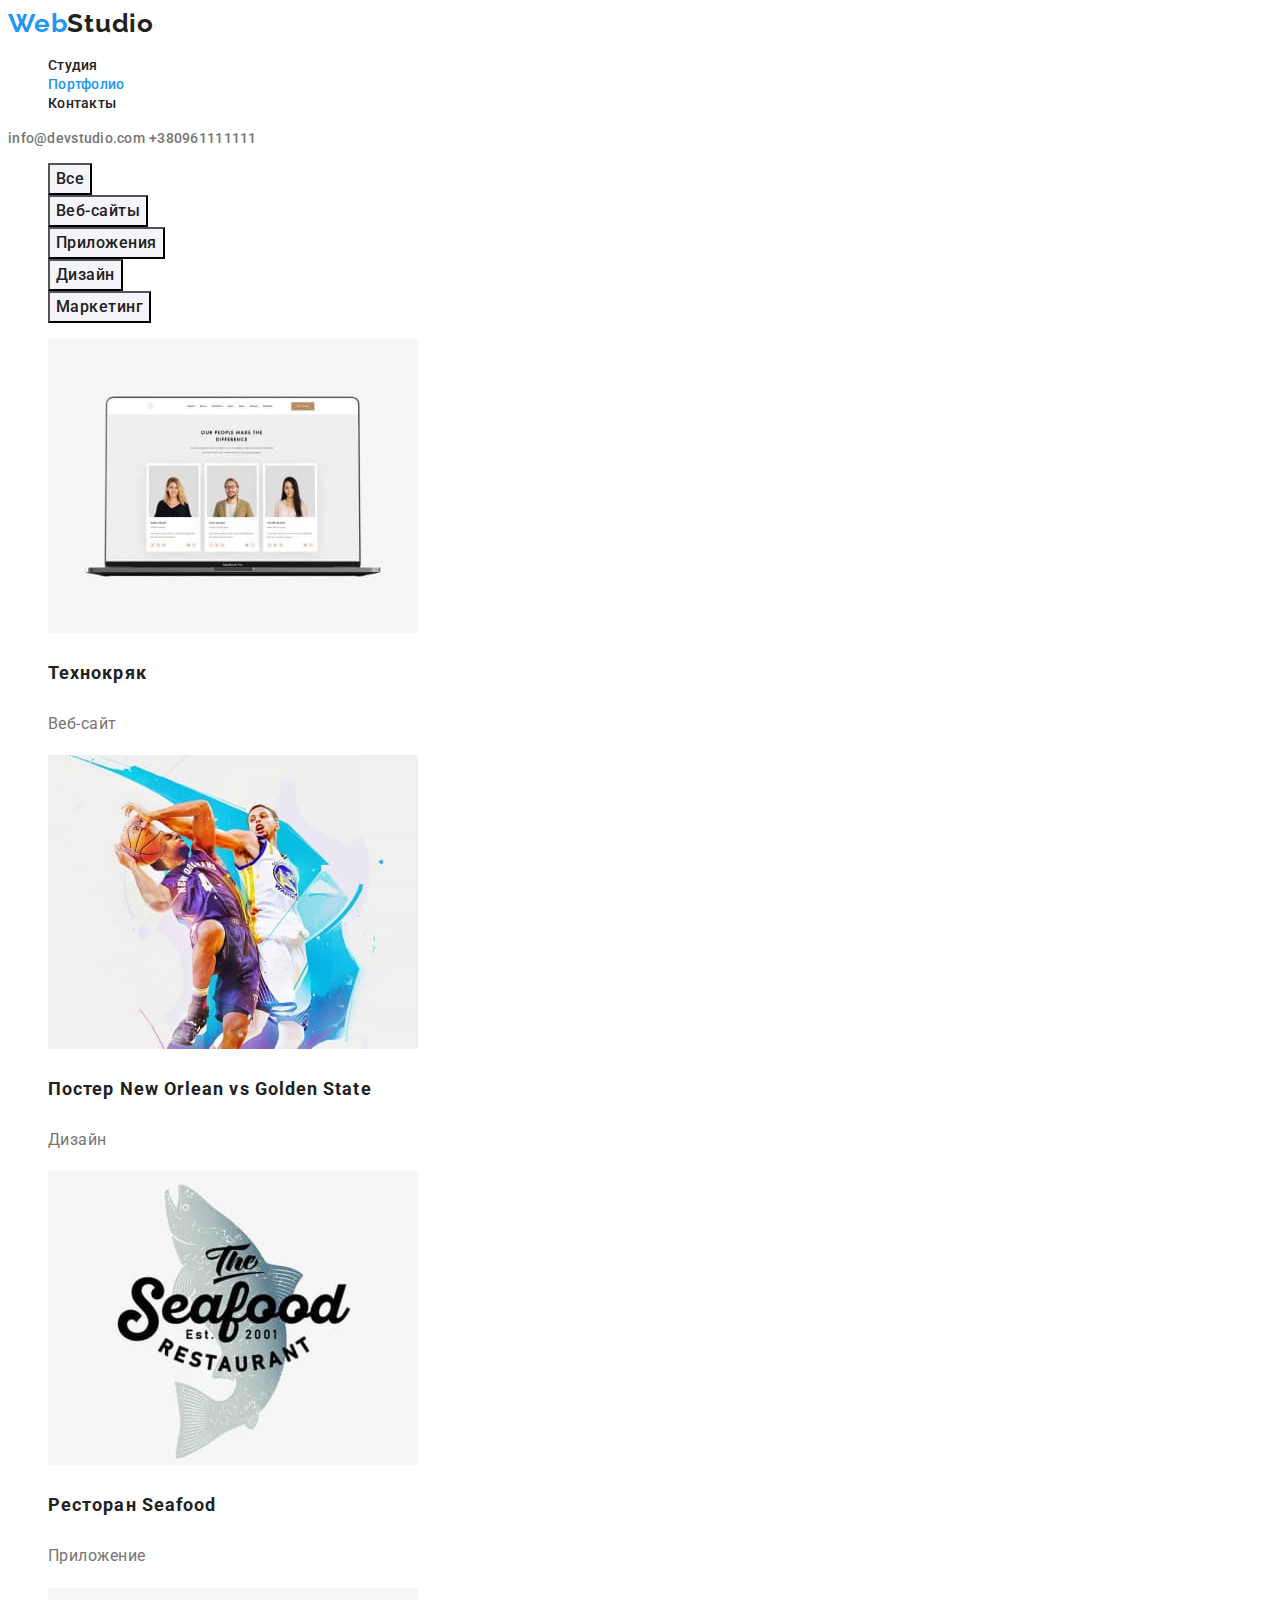
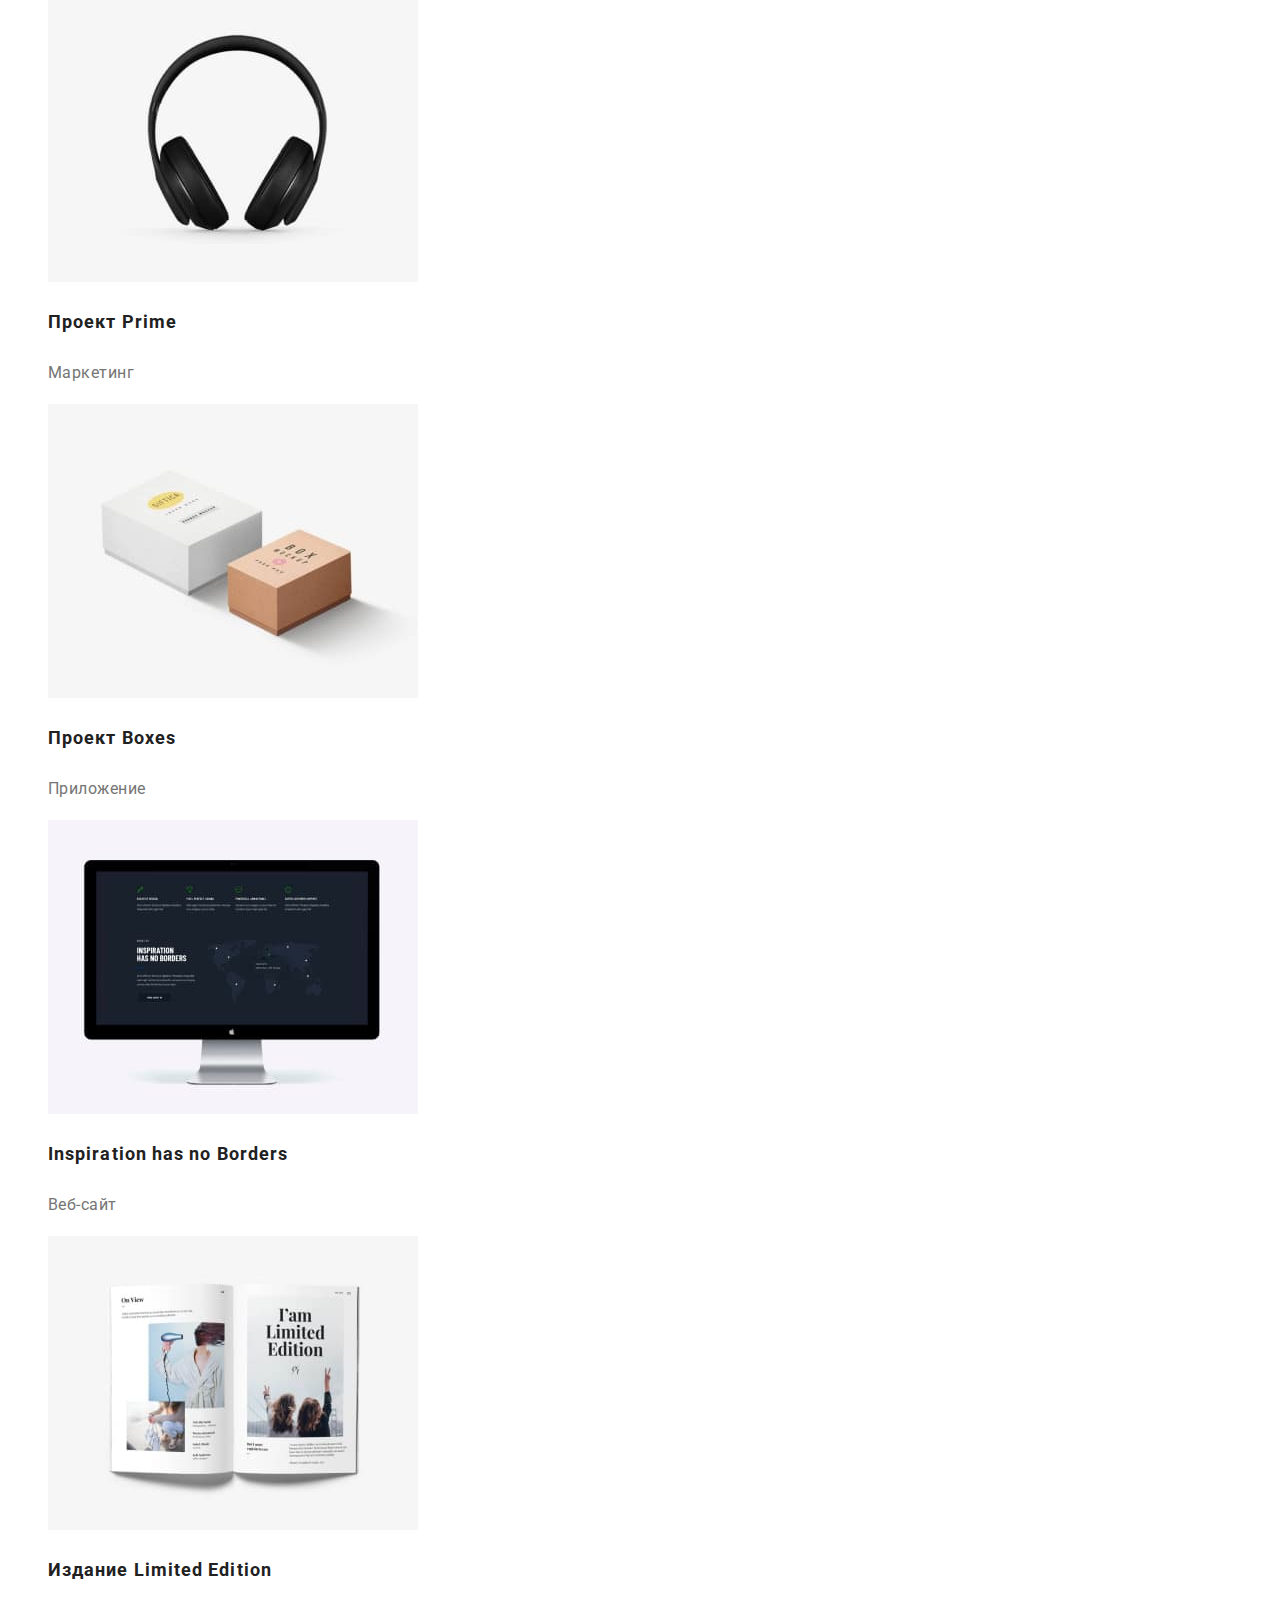
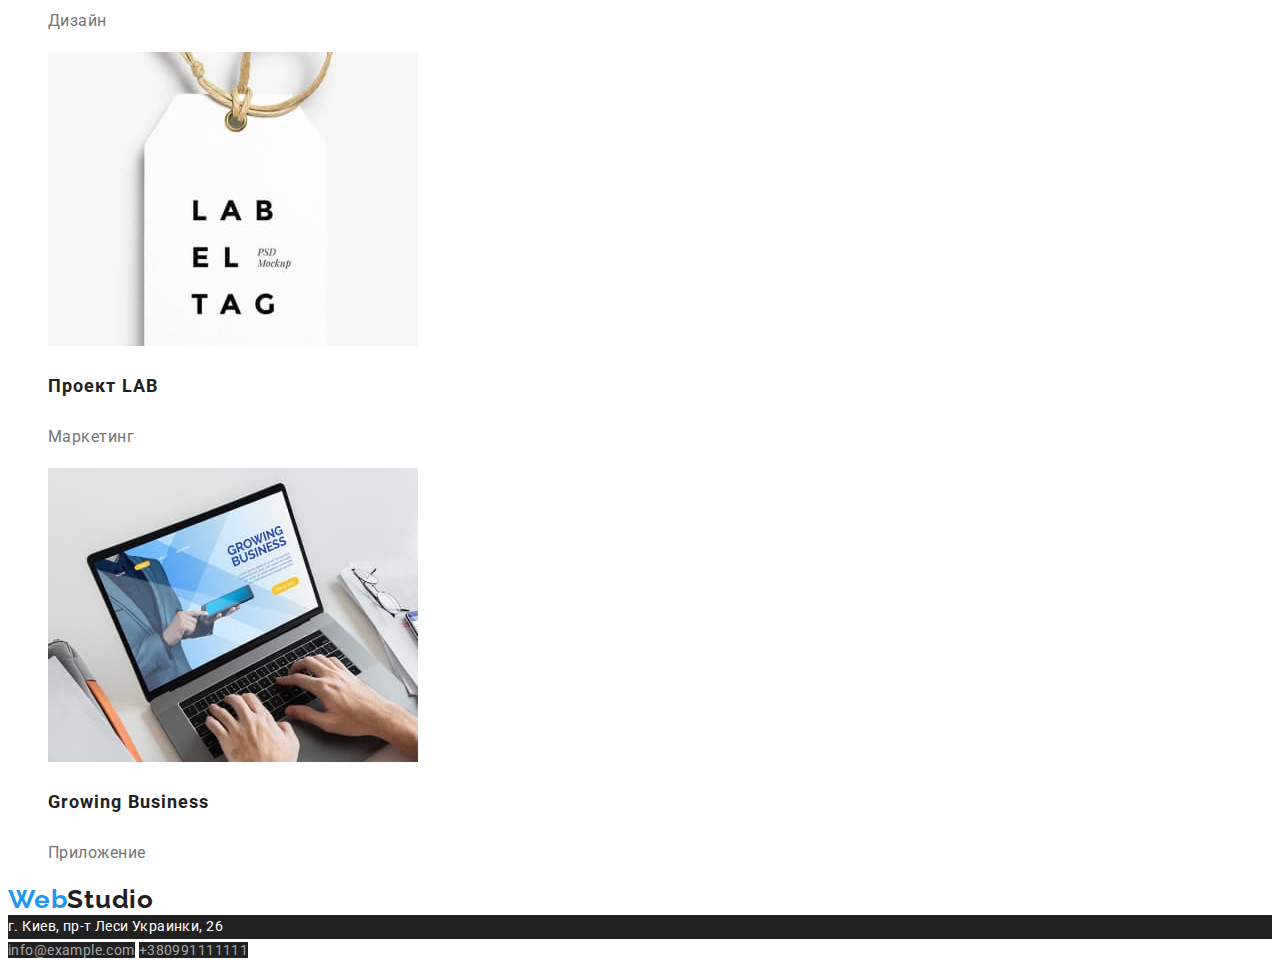
==== portfolio.html @ 57e852d8 "create HW-03" ====
<!DOCTYPE html>
<html lang="ru">
  <head>
    <meta charset="UTF-8" />
    <meta http-equiv="X-UA-Compatible" content="IE=edge" />
    <meta name="viewport" content="width=device-width, initial-scale=1.0" />
    <link rel="preconnect" href="https://fonts.googleapis.com" />
    <link rel="preconnect" href="https://fonts.gstatic.com" crossorigin />
    <link rel="preconnect" href="https://fonts.googleapis.com" />
    <link rel="preconnect" href="https://fonts.gstatic.com" crossorigin />
    <link
      href="https://fonts.googleapis.com/css2?family=Raleway:wght@700&family=Roboto:wght@400;500;700;900&display=swap"
      rel="stylesheet"
    />
    <link rel="stylesheet" href="./css/style.css" />
    <title>portfolio</title>
  </head>
  <body>
    <!-- Header -->
    <header class="header">
      <a href="./index.html" class="header-logo link"
        >Web<span class="logo-accent link">Studio</span></a
      >
      <nav class="header-nav">
        <ul class="list">
          <li><a href="./index.html" class="header-link link">Студия</a></li>
          <li><a href="./portfolio.html" class="header-link link current">Портфолио</a></li>
          <li><a href="" class="header-link link">Контакты</a></li>
        </ul>
      </nav>

      <a href="mailto:info@devstudio.com" class="header-mail link">info@devstudio.com</a>

      <a href="tel:+380991111111" class="header-tel link">+380961111111</a>
    </header>
    <main>
      <section class="portfolio">
        <h1 class="visually-hidden">Наши работы</h1>

        <ul class="list">
          <li><button type="button" class="portfolio-button">Все</button></li>
          <li><button type="button" class="portfolio-button">Веб-сайты</button></li>
          <li><button type="button" class="portfolio-button">Приложения</button></li>
          <li><button type="button" class="portfolio-button">Дизайн</button></li>
          <li><button type="button" class="portfolio-button">Маркетинг</button></li>
        </ul>

        <ul class="list">
          <li>
            <a href="" class="link">
              <img
                src="./images/portfolio_img/technocryak-web.jpg"
                alt="technocryak-web"
                width="370"
                height="294"
              />
              <h3 class="portfolio-title">Технокряк</h3>
              <p class="portfolio-text">Веб-сайт</p>
              <p class="portfolio-depiction"></p>
            </a>
          </li>
          <li>
            <a href="" class="link">
              <img
                src="./images/portfolio_img/poster_NO-GS-desighn.jpg"
                alt="Постер New Orlean vs Golden State"
                width="370"
                height="294"
              />
              <h3 class="portfolio-title">Постер New Orlean vs Golden State</h3>
              <p class="portfolio-text">Дизайн</p>
              <p class="portfolio-depiction"></p>
            </a>
          </li>
          <li>
            <a href="" class="link">
              <img
                src="./images/portfolio_img/restaurant-seafood.jpg"
                alt="restaurant-seafood"
                width="370"
                height="294"
              />
              <h3 class="portfolio-title">Ресторан Seafood</h3>
              <p class="portfolio-text">Приложение</p>
              <p class="portfolio-depiction"></p>
            </a>
          </li>
          <li>
            <a href="" class="link">
              <img
                src="./images/portfolio_img/project-prime.jpg"
                alt="project-prime"
                width="370"
                height="294"
              />
              <h3 class="portfolio-title">Проект Prime</h3>
              <p class="portfolio-text">Маркетинг</p>
              <p class="portfolio-depiction"></p>
            </a>
          </li>
          <li>
            <a href="" class="link">
              <img
                src="./images/portfolio_img/project-boxes.jpg"
                alt="project-boxes"
                width="370"
                height="294"
              />
              <h3 class="portfolio-title">Проект Boxes</h3>
              <p class="portfolio-text">Приложение</p>
              <p class="portfolio-depiction"></p>
            </a>
          </li>
          <li>
            <a href="" class="link">
              <img
                src="./images/portfolio_img/insp-no-borders-web.jpg"
                alt="insp-no-borders-web"
                width="370"
                height="294"
              />
              <h3 class="portfolio-title">Inspiration has no Borders</h3>
              <p class="portfolio-text">Веб-сайт</p>
              <p class="portfolio-depiction"></p>
            </a>
          </li>
          <li>
            <a href="" class="link">
              <img
                src="./images/portfolio_img/limited-edition-desighn.jpg"
                alt="limited-edition-desighn"
                width="370"
                height="294"
              />
              <h3 class="portfolio-title">Издание Limited Edition</h3>
              <p class="portfolio-text">Дизайн</p>
              <p class="portfolio-depiction"></p>
            </a>
          </li>
          <li>
            <a href="" class="link">
              <img
                src="./images/portfolio_img/project-lab.jpg"
                alt="project-lab"
                width="370"
                height="294"
              />
              <h3 class="portfolio-title">Проект LAB</h3>
              <p class="portfolio-text">Маркетинг</p>
              <p class="portfolio-depiction"></p>
            </a>
          </li>
          <li>
            <a href="" class="link">
              <img
                src="./images/portfolio_img/growing-busines.jpg"
                alt="growing-busines"
                width="370"
                height="294"
              />
              <h3 class="portfolio-title">Growing Business</h3>
              <p class="portfolio-text">Приложение</p>
              <p class="portfolio-depiction"></p>
            </a>
          </li>
        </ul>
      </section>
    </main>
    <footer class="footer">
      <a href="./index.html" class="footer-logo link"
        >Web<span class="logo-accent link">Studio</span></a
      >
      <address class="footer-adress">г. Киев, пр-т Леси Украинки, 26</address>
      <a href="mailto:info@example.com" class="footer-mail link">info@example.com</a>
      <a href="tel:+380991111111" class="footer-tel link">+380991111111</a>
    </footer>
  </body>
</html>
---- css/style.css ----
:root {
  --primary-text-color: #212121;
  --secondary-text-color: #757575;
  --accent-color: #2196f3;
  --secondary-accent-color: #188ce8;
  --primary-white-color: #ffffff;
  --footer-contacts-text-color: rgba(255, 255, 255, 0.6);
  --footer-bg-color: #2f303a;
  --button-bg-color: #f5f4fa;
}

body {
  color: var(--primary-text-color);
  background-color: var(--primary-white-color);
  font-family: 'Roboto', sans-serif;
}

.list {
  list-style: none;
}

.link {
  text-decoration: none;
}

.visually-hidden {
  position: absolute;
  white-space: nowrap;
  width: 1px;
  height: 1px;
  overflow: hidden;
  border: 0;
  padding: 0;
  clip: rect(0 0 0 0);
  clip-path: inset(50%);
  margin: -1px;
}

/* -----------------------------------------------LOGO-------------------------------------------------- */

.logo-accent {
  color: var(--primary-text-color);
  font-family: 'Raleway', sans-serif;
  font-weight: 700;
  font-size: 26px;
  line-height: 1.19;
  letter-spacing: 0.03em;
}

.header-logo,
.footer-logo {
  color: var(--accent-color);
  font-family: 'Raleway', sans-serif;
  font-weight: 700;
  font-size: 26px;
  line-height: 1.19;
  letter-spacing: 0.03em;
}

.header-logo:hover,
.header-logo:focus {
  color: var(--primary-text-color);
}

.footer-logo:hover,
.footer-logo:focus {
  color: var(--primary-text-color);
}

/* -----------------------------------------------SIYE-NAV-------------------------------------------------- */

.header-link {
  color: var(--primary-text-color);
  font-weight: 500;
  font-size: 14px;
  line-height: 1.14;
  letter-spacing: 0.02em;
}

.header-link:hover,
.header-link:focus {
  color: var(--accent-color);
}

.header-nav .link.current {
  color: var(--accent-color);
}

.header-mail {
  color: var(--secondary-text-color);
  font-weight: 500;
  font-size: 14px;
  line-height: 1.14;
  letter-spacing: 0.02em;
}

.header-tel {
  color: var(--secondary-text-color);
  font-weight: 500;
  font-size: 14px;
  line-height: 1.14;
  letter-spacing: 0.02em;
}

.header-mail:hover,
.header-mail:focus {
  color: var(--accent-color);
}

.header-tel:hover,
.header-tel:focus {
  color: var(--accent-color);
}

/* -----------------------------------------------HERO-------------------------------------------------- */
.hero-title {
  color: var(--primary-white-color);
  background-color: #2f303a;
  font-weight: 900;
  font-size: 44px;
  line-height: 1.36;
  text-align: center;
  letter-spacing: 0.06em;
  text-transform: uppercase;
}

.hero-button {
  color: var(--primary-white-color);
  font-weight: 700;
  font-size: 16px;
  line-height: 1.88;
  letter-spacing: 0.06em;
  background-color: var(--secondary-accent-color);
}

/* -----------------------------------------------ADVANTAGE-------------------------------------------------- */

.advantage-title {
  color: var(--primary-text-color);
  font-weight: 700;
  font-size: 14px;
  line-height: 1.14;
  letter-spacing: 0.03em;
  text-transform: uppercase;
}

.advantage-text {
  color: var(--secondary-text-color);
  font-size: 14px;
  line-height: 1.71;
  letter-spacing: 0.03em;
}

/* -----------------------------------------------ACTIVITY-------------------------------------------------- */

.activity {
  color: var(--primary-text-color);
}

.activity-title {
  font-weight: 700;
  font-size: 36px;
  line-height: 1.17;
  text-align: center;
  letter-spacing: 0.03em;
}

/* -----------------------------------------------TEAM-------------------------------------------------- */

.team-title {
  font-weight: 700;
  font-size: 36px;
  line-height: 1.17;
  text-align: center;
  letter-spacing: 0.03em;
}

.team-name {
  font-weight: 500;
  font-size: 16px;
  line-height: 1.19;
  letter-spacing: 0.03em;
}

.team-text {
  font-size: 16px;
  line-height: 1.19;
  letter-spacing: 0.03em;
  color: var(--secondary-text-color);
}

/* -----------------------------------------------PORTFOLIO-------------------------------------------------- */

.portfolio-button {
  font-family: 'Roboto', sans-serif;
  font-weight: 500;
  font-size: 16px;
  line-height: 1.63;
  text-align: center;
  letter-spacing: 0.03em;
  color: var(--primary-text-color);
  background: var(--button-bg-color);
  cursor: pointer;
}

.portfolio-button:hover,
.portfolio-button:focus {
  color: var(--primary-white-color);
  background: var(--accent-color);
}

.portfolio-title {
  font-weight: 700;
  font-size: 18px;
  line-height: 2;
  letter-spacing: 0.06em;
  color: var(--primary-text-color);
}

.portfolio-text {
  font-size: 16px;
  line-height: 1.88;
  letter-spacing: 0.03em;
  color: var(--secondary-text-color);
}

/* -----------------------------------------------FOOTER------------------------------------------------- */

.footer-mail {
  font-size: 14px;
  line-height: 1.71;
  letter-spacing: 0.03em;
  color: var(--footer-contacts-text-color);
  background-color: var(--primary-text-color);
}

.footer-mail:hover,
.footer-mail:focus {
  color: var(--accent-color);
}

.footer-tel {
  font-size: 14px;
  line-height: 1.71;
  letter-spacing: 0.03em;
  color: var(--footer-contacts-text-color);
  background-color: var(--primary-text-color);
}

.footer-tel:hover,
.footer-tel:focus {
  color: var(--accent-color);
}

.footer-adress {
  font-family: 'Roboto', sans-serif;
  font-style: normal;
  font-size: 14px;
  line-height: 1.71;
  letter-spacing: 0.03em;
  color: var(--primary-white-color);
  background-color: var(--primary-text-color);
}
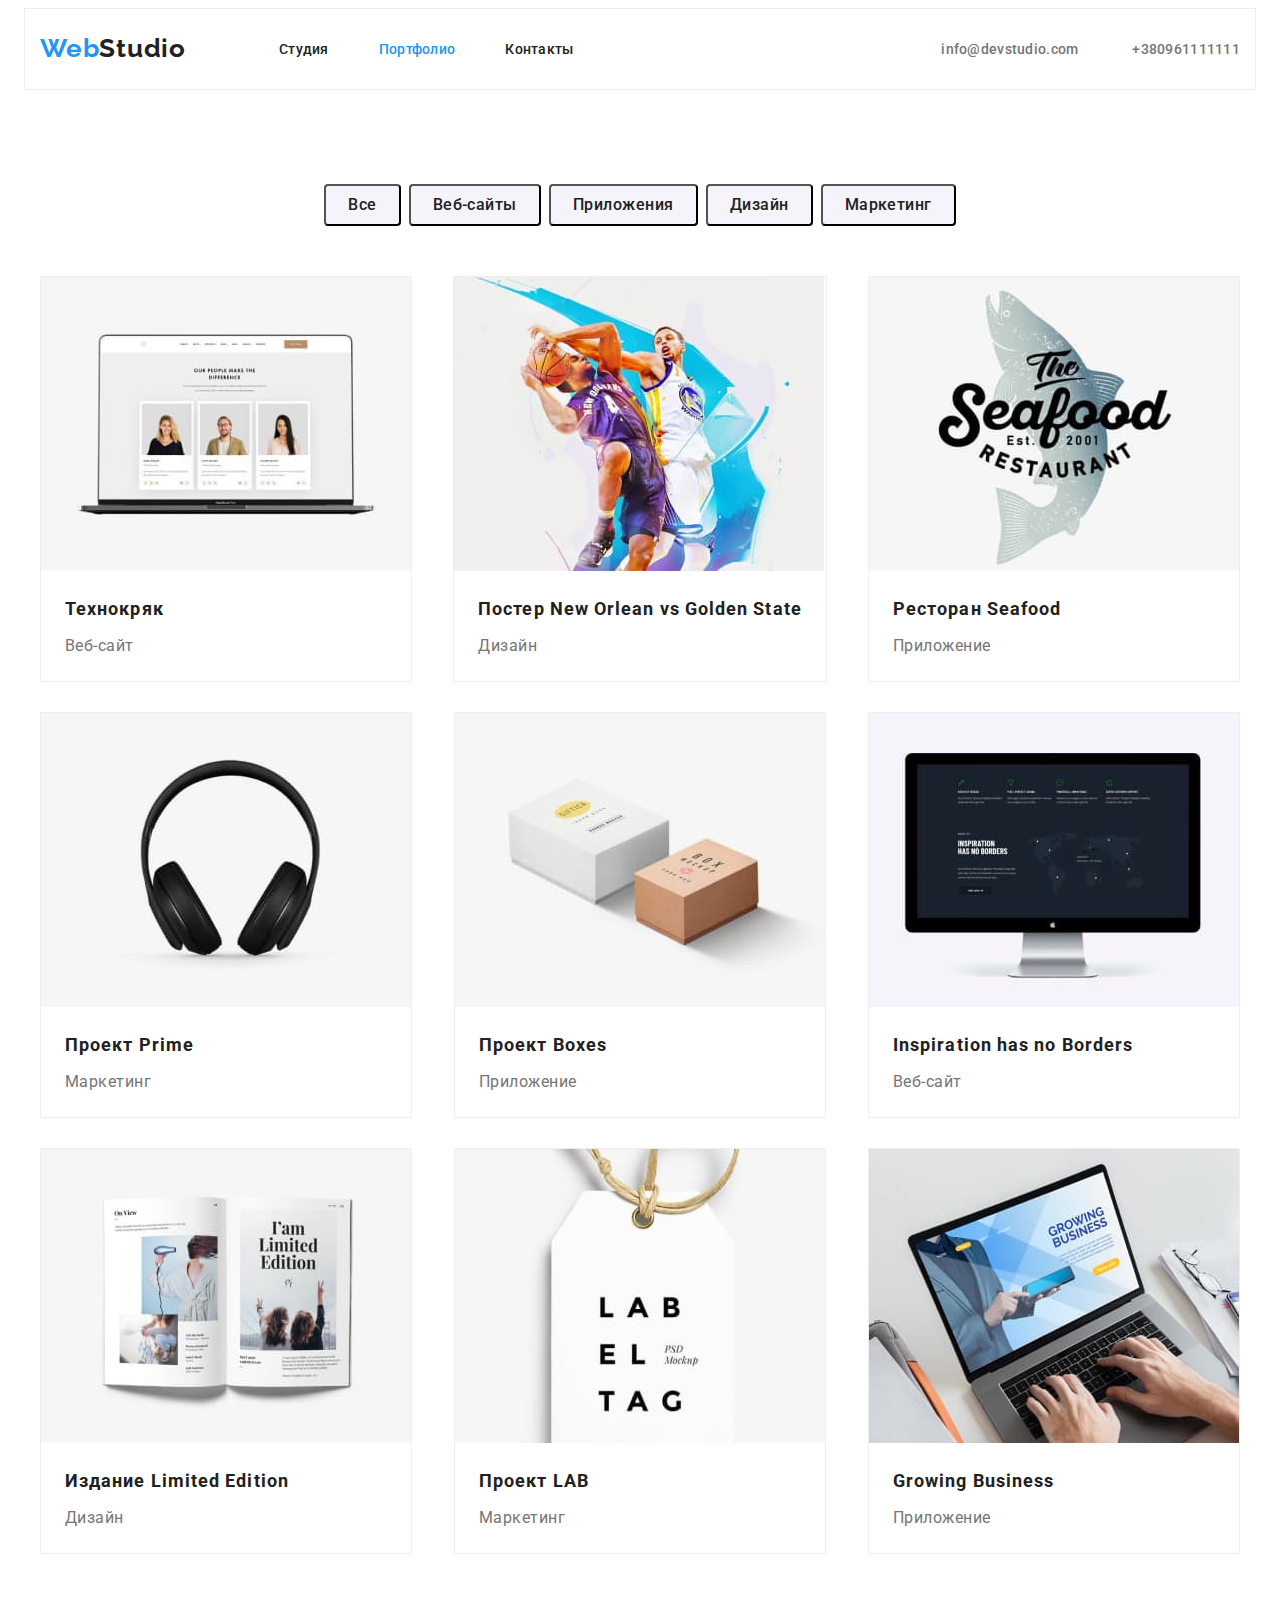
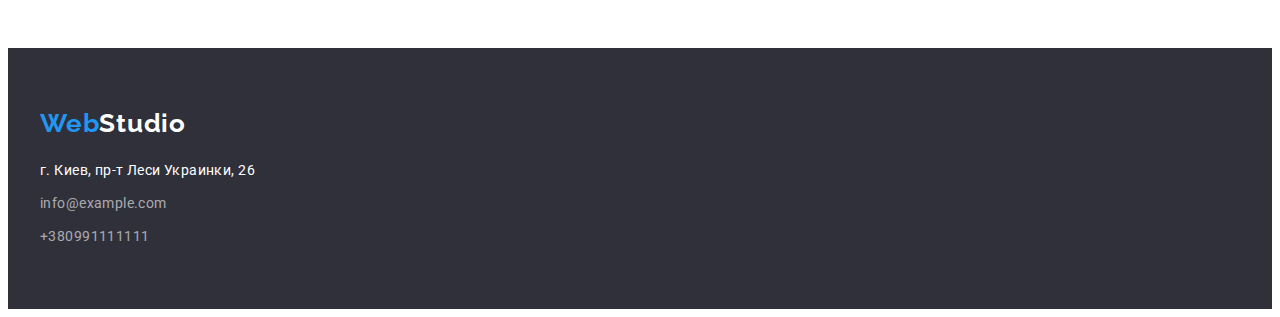
==== commit acdfecd4: "исправил замеччания ментора" ====
--- a/portfolio.html
+++ b/portfolio.html
@@ -12,167 +12,216 @@
       href="https://fonts.googleapis.com/css2?family=Raleway:wght@700&family=Roboto:wght@400;500;700;900&display=swap"
       rel="stylesheet"
     />
+    <link
+      rel="stylesheet"
+      href="https://cdnjs.cloudflare.com/ajax/libs/modern-normalize/1.1.0/modern-normalize.min.css"
+      integrity="sha512-wpPYUAdjBVSE4KJnH1VR1HeZfpl1ub8YT/NKx4PuQ5NmX2tKuGu6U/JRp5y+Y8XG2tV+wKQpNHVUX03MfMFn9Q=="
+      crossorigin="anonymous"
+      referrerpolicy="no-referrer"
+    />
     <link rel="stylesheet" href="./css/style.css" />
     <title>portfolio</title>
   </head>
   <body>
     <!-- Header -->
     <header class="header">
-      <a href="./index.html" class="header-logo link"
-        >Web<span class="logo-accent link">Studio</span></a
-      >
-      <nav class="header-nav">
-        <ul class="list">
-          <li><a href="./index.html" class="header-link link">Студия</a></li>
-          <li><a href="./portfolio.html" class="header-link link current">Портфолио</a></li>
-          <li><a href="" class="header-link link">Контакты</a></li>
-        </ul>
-      </nav>
-
-      <a href="mailto:info@devstudio.com" class="header-mail link">info@devstudio.com</a>
-
-      <a href="tel:+380991111111" class="header-tel link">+380961111111</a>
+      <div class="container-nav">
+        <a href="./index.html" class="header-logo link"
+          >Web<span class="logo-accent link">Studio</span></a
+        >
+        <nav class="header-nav">
+          <ul class="nav list">
+            <li class="header-items">
+              <a href="./index.html" class="header-link link">Студия</a>
+            </li>
+            <li class="header-items">
+              <a href="./portfolio.html" class="header-link link current">Портфолио</a>
+            </li>
+            <li class="header-items"><a href="" class="header-link link">Контакты</a></li>
+          </ul>
+        </nav>
+
+        <div class="header-contacts">
+          <a href="mailto:info@devstudio.com" class="header-mail link">info@devstudio.com</a>
+
+          <a href="tel:+380991111111" class="header-tel link">+380961111111</a>
+        </div>
+      </div>
     </header>
     <main>
       <section class="portfolio">
-        <h1 class="visually-hidden">Наши работы</h1>
-
-        <ul class="list">
-          <li><button type="button" class="portfolio-button">Все</button></li>
-          <li><button type="button" class="portfolio-button">Веб-сайты</button></li>
-          <li><button type="button" class="portfolio-button">Приложения</button></li>
-          <li><button type="button" class="portfolio-button">Дизайн</button></li>
-          <li><button type="button" class="portfolio-button">Маркетинг</button></li>
-        </ul>
-
-        <ul class="list">
-          <li>
-            <a href="" class="link">
-              <img
-                src="./images/portfolio_img/technocryak-web.jpg"
-                alt="technocryak-web"
-                width="370"
-                height="294"
-              />
-              <h3 class="portfolio-title">Технокряк</h3>
-              <p class="portfolio-text">Веб-сайт</p>
-              <p class="portfolio-depiction"></p>
-            </a>
-          </li>
-          <li>
-            <a href="" class="link">
-              <img
-                src="./images/portfolio_img/poster_NO-GS-desighn.jpg"
-                alt="Постер New Orlean vs Golden State"
-                width="370"
-                height="294"
-              />
-              <h3 class="portfolio-title">Постер New Orlean vs Golden State</h3>
-              <p class="portfolio-text">Дизайн</p>
-              <p class="portfolio-depiction"></p>
-            </a>
-          </li>
-          <li>
-            <a href="" class="link">
-              <img
-                src="./images/portfolio_img/restaurant-seafood.jpg"
-                alt="restaurant-seafood"
-                width="370"
-                height="294"
-              />
-              <h3 class="portfolio-title">Ресторан Seafood</h3>
-              <p class="portfolio-text">Приложение</p>
-              <p class="portfolio-depiction"></p>
-            </a>
-          </li>
-          <li>
-            <a href="" class="link">
-              <img
-                src="./images/portfolio_img/project-prime.jpg"
-                alt="project-prime"
-                width="370"
-                height="294"
-              />
-              <h3 class="portfolio-title">Проект Prime</h3>
-              <p class="portfolio-text">Маркетинг</p>
-              <p class="portfolio-depiction"></p>
-            </a>
-          </li>
-          <li>
-            <a href="" class="link">
-              <img
-                src="./images/portfolio_img/project-boxes.jpg"
-                alt="project-boxes"
-                width="370"
-                height="294"
-              />
-              <h3 class="portfolio-title">Проект Boxes</h3>
-              <p class="portfolio-text">Приложение</p>
-              <p class="portfolio-depiction"></p>
-            </a>
-          </li>
-          <li>
-            <a href="" class="link">
-              <img
-                src="./images/portfolio_img/insp-no-borders-web.jpg"
-                alt="insp-no-borders-web"
-                width="370"
-                height="294"
-              />
-              <h3 class="portfolio-title">Inspiration has no Borders</h3>
-              <p class="portfolio-text">Веб-сайт</p>
-              <p class="portfolio-depiction"></p>
-            </a>
-          </li>
-          <li>
-            <a href="" class="link">
-              <img
-                src="./images/portfolio_img/limited-edition-desighn.jpg"
-                alt="limited-edition-desighn"
-                width="370"
-                height="294"
-              />
-              <h3 class="portfolio-title">Издание Limited Edition</h3>
-              <p class="portfolio-text">Дизайн</p>
-              <p class="portfolio-depiction"></p>
-            </a>
-          </li>
-          <li>
-            <a href="" class="link">
-              <img
-                src="./images/portfolio_img/project-lab.jpg"
-                alt="project-lab"
-                width="370"
-                height="294"
-              />
-              <h3 class="portfolio-title">Проект LAB</h3>
-              <p class="portfolio-text">Маркетинг</p>
-              <p class="portfolio-depiction"></p>
-            </a>
-          </li>
-          <li>
-            <a href="" class="link">
-              <img
-                src="./images/portfolio_img/growing-busines.jpg"
-                alt="growing-busines"
-                width="370"
-                height="294"
-              />
-              <h3 class="portfolio-title">Growing Business</h3>
-              <p class="portfolio-text">Приложение</p>
-              <p class="portfolio-depiction"></p>
-            </a>
-          </li>
-        </ul>
+        <div class="container">
+          <h1 class="visually-hidden">Наши работы</h1>
+
+          <ul class="filter list">
+            <li class="filter-item">
+              <button type="button" class="portfolio-button">Все</button>
+            </li>
+            <li class="filter-item">
+              <button type="button" class="portfolio-button">Веб-сайты</button>
+            </li>
+            <li class="filter-item">
+              <button type="button" class="portfolio-button">Приложения</button>
+            </li>
+            <li class="filter-item">
+              <button type="button" class="portfolio-button">Дизайн</button>
+            </li>
+            <li class="filter-item">
+              <button type="button" class="portfolio-button">Маркетинг</button>
+            </li>
+          </ul>
+
+          <ul class="portfolio-cards list">
+            <li class="portfolio-items">
+              <a href="" class="link">
+                <img
+                  src="./images/portfolio_img/technocryak-web.jpg"
+                  alt="technocryak-web"
+                  width="370"
+                  height="294"
+                />
+                <div class="content">
+                  <h3 class="portfolio-title">Технокряк</h3>
+                  <p class="portfolio-text">Веб-сайт</p>
+                  <p class="portfolio-depiction"></p>
+                </div>
+              </a>
+            </li>
+            <li class="portfolio-items">
+              <a href="" class="link">
+                <img
+                  src="./images/portfolio_img/poster_NO-GS-desighn.jpg"
+                  alt="Постер New Orlean vs Golden State"
+                  width="370"
+                  height="294"
+                />
+                <div class="content">
+                  <h3 class="portfolio-title">Постер New Orlean vs Golden State</h3>
+                  <p class="portfolio-text">Дизайн</p>
+                  <p class="portfolio-depiction"></p>
+                </div>
+              </a>
+            </li>
+            <li class="portfolio-items">
+              <a href="" class="link">
+                <img
+                  src="./images/portfolio_img/restaurant-seafood.jpg"
+                  alt="restaurant-seafood"
+                  width="370"
+                  height="294"
+                />
+                <div class="content">
+                  <h3 class="portfolio-title">Ресторан Seafood</h3>
+                  <p class="portfolio-text">Приложение</p>
+                  <p class="portfolio-depiction"></p>
+                </div>
+              </a>
+            </li>
+            <li class="portfolio-items">
+              <a href="" class="link">
+                <img
+                  src="./images/portfolio_img/project-prime.jpg"
+                  alt="project-prime"
+                  width="370"
+                  height="294"
+                />
+                <div class="content">
+                  <h3 class="portfolio-title">Проект Prime</h3>
+                  <p class="portfolio-text">Маркетинг</p>
+                  <p class="portfolio-depiction"></p>
+                </div>
+              </a>
+            </li>
+            <li class="portfolio-items">
+              <a href="" class="link">
+                <img
+                  src="./images/portfolio_img/project-boxes.jpg"
+                  alt="project-boxes"
+                  width="370"
+                  height="294"
+                />
+                <div class="content">
+                  <h3 class="portfolio-title">Проект Boxes</h3>
+                  <p class="portfolio-text">Приложение</p>
+                  <p class="portfolio-depiction"></p>
+                </div>
+              </a>
+            </li>
+            <li class="portfolio-items">
+              <a href="" class="link">
+                <img
+                  src="./images/portfolio_img/insp-no-borders-web.jpg"
+                  alt="insp-no-borders-web"
+                  width="370"
+                  height="294"
+                />
+                <div class="content">
+                  <h3 class="portfolio-title">Inspiration has no Borders</h3>
+                  <p class="portfolio-text">Веб-сайт</p>
+                  <p class="portfolio-depiction"></p>
+                </div>
+              </a>
+            </li>
+            <li class="portfolio-items">
+              <a href="" class="link">
+                <img
+                  src="./images/portfolio_img/limited-edition-desighn.jpg"
+                  alt="limited-edition-desighn"
+                  width="370"
+                  height="294"
+                />
+                <div class="content">
+                  <h3 class="portfolio-title">Издание Limited Edition</h3>
+                  <p class="portfolio-text">Дизайн</p>
+                  <p class="portfolio-depiction"></p>
+                </div>
+              </a>
+            </li>
+            <li class="portfolio-items">
+              <a href="" class="link">
+                <img
+                  src="./images/portfolio_img/project-lab.jpg"
+                  alt="project-lab"
+                  width="370"
+                  height="294"
+                />
+                <div class="content">
+                  <h3 class="portfolio-title">Проект LAB</h3>
+                  <p class="portfolio-text">Маркетинг</p>
+                  <p class="portfolio-depiction"></p>
+                </div>
+              </a>
+            </li>
+            <li class="portfolio-items">
+              <a href="" class="link">
+                <img
+                  src="./images/portfolio_img/growing-busines.jpg"
+                  alt="growing-busines"
+                  width="370"
+                  height="294"
+                />
+                <div class="content">
+                  <h3 class="portfolio-title">Growing Business</h3>
+                  <p class="portfolio-text">Приложение</p>
+                  <p class="portfolio-depiction"></p>
+                </div>
+              </a>
+            </li>
+          </ul>
+        </div>
       </section>
     </main>
     <footer class="footer">
-      <a href="./index.html" class="footer-logo link"
-        >Web<span class="logo-accent link">Studio</span></a
-      >
-      <address class="footer-adress">г. Киев, пр-т Леси Украинки, 26</address>
-      <a href="mailto:info@example.com" class="footer-mail link">info@example.com</a>
-      <a href="tel:+380991111111" class="footer-tel link">+380991111111</a>
+      <div class="container">
+        <a href="./index.html" class="footer-logo link"
+          >Web<span class="logo-accent link">Studio</span></a
+        >
+        <div class="footer-contacts">
+          <address class="footer-adress">г. Киев, пр-т Леси Украинки, 26</address>
+          <a href="mailto:info@example.com" class="footer-mail link">info@example.com</a>
+          <a href="tel:+380991111111" class="footer-tel link">+380991111111</a>
+        </div>
+      </div>
     </footer>
   </body>
 </html>
--- a/css/style.css
+++ b/css/style.css
@@ -1,6 +1,7 @@
 :root {
   --primary-text-color: #212121;
   --secondary-text-color: #757575;
+
   --accent-color: #2196f3;
   --secondary-accent-color: #188ce8;
   --primary-white-color: #ffffff;
@@ -15,8 +16,28 @@
   font-family: 'Roboto', sans-serif;
 }
 
+h1,
+h2,
+h3,
+h4,
+h5,
+h6,
+p {
+  margin-top: 0;
+  margin-bottom: 0;
+}
+
+img {
+  display: block;
+  max-width: 100%;
+  height: auto;
+}
+
 .list {
   list-style: none;
+  margin-top: 0;
+  margin-bottom: 0;
+  padding-left: 0;
 }
 
 .link {
@@ -36,9 +57,34 @@
   margin: -1px;
 }
 
+.container {
+  width: 1200px;
+  margin-left: auto;
+  margin-right: auto;
+  padding-left: 15px;
+  padding-right: 15px;
+  /* outline: 2px solid red; */
+}
+/* -----------------------------------------------HEADER-------------------------------------------------- */
+
+.container-nav {
+  width: 1200px;
+  margin-left: auto;
+  margin-right: auto;
+  padding-left: 15px;
+  padding-right: 15px;
+  /* outline: 2px solid red; */
+}
+
 /* -----------------------------------------------LOGO-------------------------------------------------- */
 
-.logo-accent {
+.header-logo {
+  padding-top: 24px;
+  padding-bottom: 25px;
+  margin-right: 93px;
+}
+
+.header .logo-accent {
   color: var(--primary-text-color);
   font-family: 'Raleway', sans-serif;
   font-weight: 700;
@@ -47,8 +93,25 @@
   letter-spacing: 0.03em;
 }
 
-.header-logo,
 .footer-logo {
+  color: var(--accent-color);
+  font-family: 'Raleway', sans-serif;
+  font-weight: 700;
+  font-size: 26px;
+  line-height: 1.19;
+  letter-spacing: 0.03em;
+}
+
+.footer .logo-accent {
+  color: var(--primary-white-color);
+  font-family: 'Raleway', sans-serif;
+  font-weight: 700;
+  font-size: 26px;
+  line-height: 1.19;
+  letter-spacing: 0.03em;
+}
+
+.header-logo {
   color: var(--accent-color);
   font-family: 'Raleway', sans-serif;
   font-weight: 700;
@@ -59,15 +122,31 @@
 
 .header-logo:hover,
 .header-logo:focus {
-  color: var(--primary-text-color);
+  color: var(--accent-color);
 }
 
 .footer-logo:hover,
 .footer-logo:focus {
-  color: var(--primary-text-color);
-}
-
-/* -----------------------------------------------SIYE-NAV-------------------------------------------------- */
+  color: var(--accent-color);
+}
+
+.logo-accent:hover,
+.logo-accent:hover {
+  color: var(--accent-color);
+}
+
+/* -----------------------------------------------SITE-NAV-------------------------------------------------- */
+
+.nav {
+  display: flex;
+  align-items: center;
+}
+
+.header .container-nav {
+  display: flex;
+  align-items: center;
+  border: 1px solid #ececec;
+}
 
 .header-link {
   color: var(--primary-text-color);
@@ -75,6 +154,12 @@
   font-size: 14px;
   line-height: 1.14;
   letter-spacing: 0.02em;
+  padding-bottom: 32px;
+  padding-top: 32px;
+}
+
+.header-items:not(:last-child) {
+  margin-right: 50px;
 }
 
 .header-link:hover,
@@ -84,6 +169,10 @@
 
 .header-nav .link.current {
   color: var(--accent-color);
+}
+
+.header-contacts {
+  margin-left: auto;
 }
 
 .header-mail {
@@ -92,6 +181,9 @@
   font-size: 14px;
   line-height: 1.14;
   letter-spacing: 0.02em;
+  padding-bottom: 32px;
+  padding-top: 32px;
+  margin-right: 50px;
 }
 
 .header-tel {
@@ -100,6 +192,8 @@
   font-size: 14px;
   line-height: 1.14;
   letter-spacing: 0.02em;
+  padding-bottom: 32px;
+  padding-top: 32px;
 }
 
 .header-mail:hover,
@@ -113,14 +207,22 @@
 }
 
 /* -----------------------------------------------HERO-------------------------------------------------- */
+
+.hero {
+  background: var(--footer-bg-color);
+  text-align: center;
+  padding: 200px 0;
+}
+
 .hero-title {
   color: var(--primary-white-color);
-  background-color: #2f303a;
   font-weight: 900;
   font-size: 44px;
   line-height: 1.36;
-  text-align: center;
   letter-spacing: 0.06em;
+  width: 696px;
+  margin: 0 auto;
+  margin-bottom: 30px;
   text-transform: uppercase;
 }
 
@@ -128,13 +230,31 @@
   color: var(--primary-white-color);
   font-weight: 700;
   font-size: 16px;
+  font-family: inherit;
   line-height: 1.88;
   letter-spacing: 0.06em;
   background-color: var(--secondary-accent-color);
+  box-shadow: 0px 4px 4px rgba(0, 0, 0, 0.15);
+  border-radius: 4px;
+  padding: 10px 32px;
+  cursor: pointer;
+  border: 1px solid var(--primary-text-color);
 }
 
 /* -----------------------------------------------ADVANTAGE-------------------------------------------------- */
 
+.advantage-list {
+  display: flex;
+}
+
+.advantage-item:not(:last-child) {
+  margin-right: 30px;
+}
+
+.advantage-item {
+  width: 270px;
+}
+
 .advantage-title {
   color: var(--primary-text-color);
   font-weight: 700;
@@ -142,6 +262,8 @@
   line-height: 1.14;
   letter-spacing: 0.03em;
   text-transform: uppercase;
+  padding-top: 94px;
+  margin-bottom: 10px;
 }
 
 .advantage-text {
@@ -157,15 +279,52 @@
   color: var(--primary-text-color);
 }
 
+.activity-job {
+  display: flex;
+}
+
 .activity-title {
   font-weight: 700;
   font-size: 36px;
   line-height: 1.17;
   text-align: center;
   letter-spacing: 0.03em;
+  padding-top: 94px;
+  margin-bottom: 50px;
+}
+
+.activity-item {
+  width: 370px;
+  padding-bottom: 94px;
+}
+
+.activity-item:not(:last-child) {
+  margin-right: 30px;
 }
 
 /* -----------------------------------------------TEAM-------------------------------------------------- */
+
+.team {
+  padding-top: 94px;
+  padding-bottom: 94px;
+  background-color: var(--button-bg-color);
+}
+
+.team-list {
+  display: flex;
+}
+
+.team-item:not(:last-child) {
+  margin-right: 30px;
+}
+
+.team-card {
+  width: 270px;
+  background: var(--primary-white-color);
+  box-shadow: 0px 1px 3px rgba(0, 0, 0, 0.12), 0px 1px 1px rgba(0, 0, 0, 0.14),
+    0px 2px 1px rgba(0, 0, 0, 0.2);
+  border-radius: 0 0 4px 4px;
+}
 
 .team-title {
   font-weight: 700;
@@ -173,6 +332,8 @@
   line-height: 1.17;
   text-align: center;
   letter-spacing: 0.03em;
+
+  margin-bottom: 50px;
 }
 
 .team-name {
@@ -180,6 +341,9 @@
   font-size: 16px;
   line-height: 1.19;
   letter-spacing: 0.03em;
+  text-align: center;
+  margin-top: 30px;
+  margin-bottom: 10px;
 }
 
 .team-text {
@@ -187,9 +351,25 @@
   line-height: 1.19;
   letter-spacing: 0.03em;
   color: var(--secondary-text-color);
+  text-align: center;
+  padding-bottom: 30px;
 }
 
 /* -----------------------------------------------PORTFOLIO-------------------------------------------------- */
+
+.portfolio {
+  padding: 94px 0;
+}
+
+.filter {
+  display: flex;
+  justify-content: center;
+  margin-bottom: 20px;
+}
+
+.filter .filter-item + .filter-item {
+  margin-left: 8px;
+}
 
 .portfolio-button {
   font-family: 'Roboto', sans-serif;
@@ -201,6 +381,8 @@
   color: var(--primary-text-color);
   background: var(--button-bg-color);
   cursor: pointer;
+  border-radius: 4px;
+  padding: 6px 22px;
 }
 
 .portfolio-button:hover,
@@ -209,12 +391,29 @@
   background: var(--accent-color);
 }
 
+.portfolio-cards {
+  display: flex;
+  flex-wrap: wrap;
+  justify-content: space-between;
+}
+
+.portfolio-cards .portfolio-items {
+  background: var(--primary-white-color);
+  border: 1px solid #eeeeee;
+  margin-top: 30px;
+}
+
+.content {
+  padding: 20px 24px;
+}
+
 .portfolio-title {
   font-weight: 700;
   font-size: 18px;
   line-height: 2;
   letter-spacing: 0.06em;
   color: var(--primary-text-color);
+  margin-bottom: 4px;
 }
 
 .portfolio-text {
@@ -226,12 +425,26 @@
 
 /* -----------------------------------------------FOOTER------------------------------------------------- */
 
+.footer {
+  background-color: var(--footer-bg-color);
+  padding-top: 60px;
+  padding-bottom: 60px;
+}
+
+.footer-contacts {
+  width: 231px;
+}
+
+.footer-contacts a {
+  display: block;
+}
+
 .footer-mail {
   font-size: 14px;
   line-height: 1.71;
   letter-spacing: 0.03em;
   color: var(--footer-contacts-text-color);
-  background-color: var(--primary-text-color);
+  margin-top: 9px;
 }
 
 .footer-mail:hover,
@@ -244,7 +457,7 @@
   line-height: 1.71;
   letter-spacing: 0.03em;
   color: var(--footer-contacts-text-color);
-  background-color: var(--primary-text-color);
+  margin-top: 9px;
 }
 
 .footer-tel:hover,
@@ -259,5 +472,5 @@
   line-height: 1.71;
   letter-spacing: 0.03em;
   color: var(--primary-white-color);
-  background-color: var(--primary-text-color);
-}
+  margin-top: 20px;
+}
